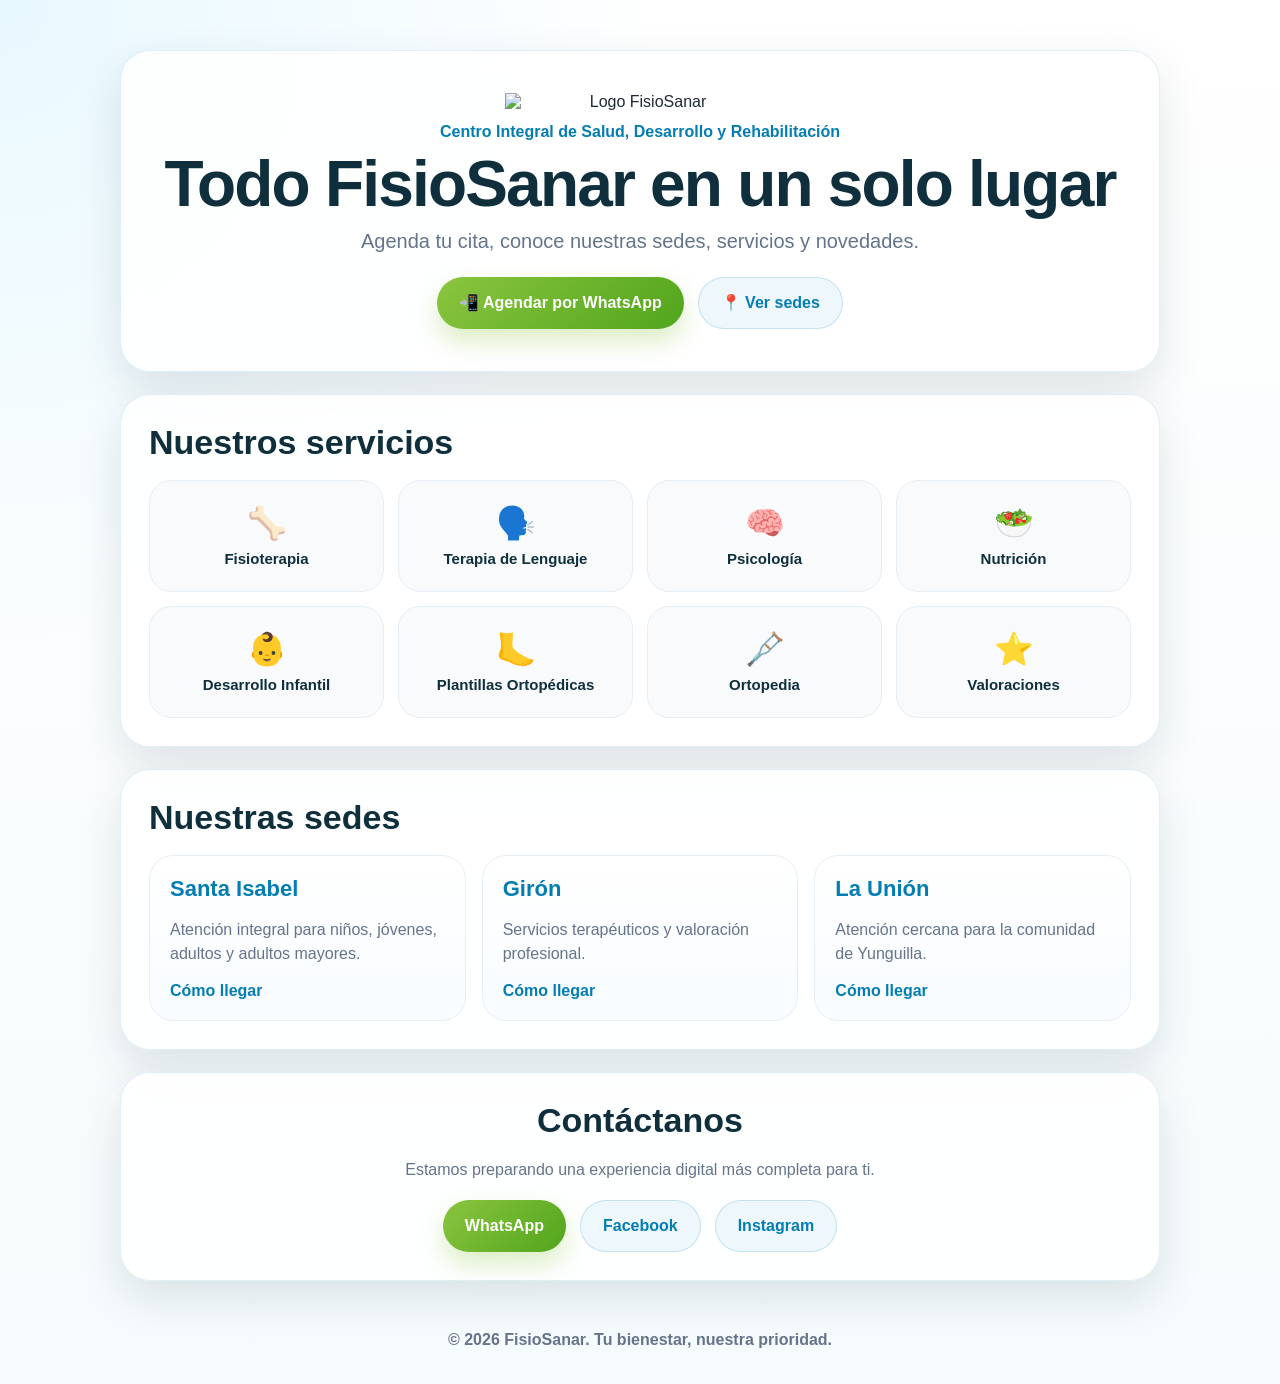
==== index.html @ a82df461 "Add files via upload" ====
<!doctype html>
<html lang="es">
<head>
  <meta charset="UTF-8" />
  <meta name="viewport" content="width=device-width, initial-scale=1.0" />
  <title>FisioSanar | Centro de Terapia Integral</title>
  <meta name="description" content="FisioSanar, Centro Integral de Salud, Desarrollo y Rehabilitación. Agenda tu cita, conoce nuestras sedes, servicios y redes sociales." />
  <link rel="stylesheet" href="styles.css" />
</head>
<body>
  <main class="page">
    <section class="hero card">
      <img src="assets/logo.png" alt="Logo FisioSanar" class="logo" />
      <p class="eyebrow">Centro Integral de Salud, Desarrollo y Rehabilitación</p>
      <h1>Todo FisioSanar en un solo lugar</h1>
      <p class="subtitle">Agenda tu cita, conoce nuestras sedes, servicios y novedades.</p>
      <div class="actions">
        <a class="btn primary" href="https://wa.me/593999999999?text=Hola%20FisioSanar%2C%20deseo%20agendar%20una%20cita" target="_blank" rel="noopener">📲 Agendar por WhatsApp</a>
        <a class="btn secondary" href="#sedes">📍 Ver sedes</a>
      </div>
    </section>

    <section class="card">
      <h2>Nuestros servicios</h2>
      <div class="grid services">
        <div>🦴 <span>Fisioterapia</span></div>
        <div>🗣️ <span>Terapia de Lenguaje</span></div>
        <div>🧠 <span>Psicología</span></div>
        <div>🥗 <span>Nutrición</span></div>
        <div>👶 <span>Desarrollo Infantil</span></div>
        <div>🦶 <span>Plantillas Ortopédicas</span></div>
        <div>🩼 <span>Ortopedia</span></div>
        <div>⭐ <span>Valoraciones</span></div>
      </div>
    </section>

    <section class="card" id="sedes">
      <h2>Nuestras sedes</h2>
      <div class="locations">
        <article>
          <h3>Santa Isabel</h3>
          <p>Atención integral para niños, jóvenes, adultos y adultos mayores.</p>
          <a href="https://www.google.com/maps/search/FisioSanar+Santa+Isabel" target="_blank" rel="noopener">Cómo llegar</a>
        </article>
        <article>
          <h3>Girón</h3>
          <p>Servicios terapéuticos y valoración profesional.</p>
          <a href="https://www.google.com/maps/search/FisioSanar+Giron" target="_blank" rel="noopener">Cómo llegar</a>
        </article>
        <article>
          <h3>La Unión</h3>
          <p>Atención cercana para la comunidad de Yunguilla.</p>
          <a href="https://www.google.com/maps/search/FisioSanar+La+Union+Azuay" target="_blank" rel="noopener">Cómo llegar</a>
        </article>
      </div>
    </section>

    <section class="card contact">
      <h2>Contáctanos</h2>
      <p>Estamos preparando una experiencia digital más completa para ti.</p>
      <div class="actions stacked">
        <a class="btn primary" href="https://wa.me/593999999999" target="_blank" rel="noopener">WhatsApp</a>
        <a class="btn secondary" href="https://www.facebook.com/search/top?q=fisiosanar" target="_blank" rel="noopener">Facebook</a>
        <a class="btn secondary" href="https://www.instagram.com/" target="_blank" rel="noopener">Instagram</a>
      </div>
    </section>
  </main>
  <footer>© <span id="year"></span> FisioSanar. Tu bienestar, nuestra prioridad.</footer>
  <script src="script.js"></script>
</body>
</html>
---- styles.css ----
:root{--green:#8bc53f;--blue:#047db3;--dark:#0f2f3d;--text:#1f2937;--muted:#64748b;--bg:#f6fbfd;--white:#fff;--shadow:0 18px 45px rgba(15,47,61,.12)}*{box-sizing:border-box}html{scroll-behavior:smooth}body{margin:0;font-family:Inter,Arial,sans-serif;background:radial-gradient(circle at top left,#e8f8ff,transparent 35%),linear-gradient(180deg,#fff,var(--bg));color:var(--text)}.page{width:min(1040px,92%);margin:0 auto;padding:28px 0}.card{background:rgba(255,255,255,.86);backdrop-filter:blur(14px);border:1px solid rgba(4,125,179,.12);border-radius:30px;padding:28px;margin:22px 0;box-shadow:var(--shadow)}.hero{text-align:center;padding:42px 24px}.logo{width:min(270px,78vw);height:auto;margin:0 auto 12px;display:block}.eyebrow{color:var(--blue);font-weight:700;margin:0 0 12px}h1{font-size:clamp(34px,7vw,64px);line-height:.98;margin:8px 0;color:var(--dark);letter-spacing:-1.8px}h2{font-size:clamp(24px,4vw,34px);margin:0 0 18px;color:var(--dark)}h3{margin:0 0 8px;color:var(--blue);font-size:22px}.subtitle{font-size:20px;color:var(--muted);max-width:650px;margin:14px auto 24px}.actions{display:flex;gap:14px;justify-content:center;flex-wrap:wrap}.btn{display:inline-flex;align-items:center;justify-content:center;min-height:52px;padding:14px 22px;border-radius:999px;text-decoration:none;font-weight:800;transition:.2s}.btn:hover{transform:translateY(-2px)}.primary{background:linear-gradient(135deg,var(--green),#51a51d);color:#fff;box-shadow:0 12px 25px rgba(139,197,63,.3)}.secondary{background:#eef8fc;color:var(--blue);border:1px solid rgba(4,125,179,.18)}.grid{display:grid;grid-template-columns:repeat(4,1fr);gap:14px}.services div{background:#f8fafc;border:1px solid #e5eef4;border-radius:22px;min-height:112px;padding:18px;text-align:center;font-size:32px;display:flex;flex-direction:column;align-items:center;justify-content:center}.services span{font-size:15px;margin-top:8px;font-weight:800;color:var(--dark)}.locations{display:grid;grid-template-columns:repeat(3,1fr);gap:16px}.locations article{background:linear-gradient(180deg,#fff,#f8fcff);border:1px solid #e5eef4;border-radius:24px;padding:20px}.locations p,.contact p{color:var(--muted);line-height:1.5}.locations a{color:var(--blue);font-weight:800;text-decoration:none}.contact{text-align:center}.stacked{margin-top:18px}footer{text-align:center;padding:0 20px 35px;color:var(--muted);font-weight:700}@media(max-width:760px){.page{width:94%;padding-top:14px}.card{border-radius:24px;padding:22px;margin:16px 0}.hero{padding:30px 18px}.grid{grid-template-columns:repeat(2,1fr)}.locations{grid-template-columns:1fr}.actions{flex-direction:column}.btn{width:100%}.services div{min-height:100px}}
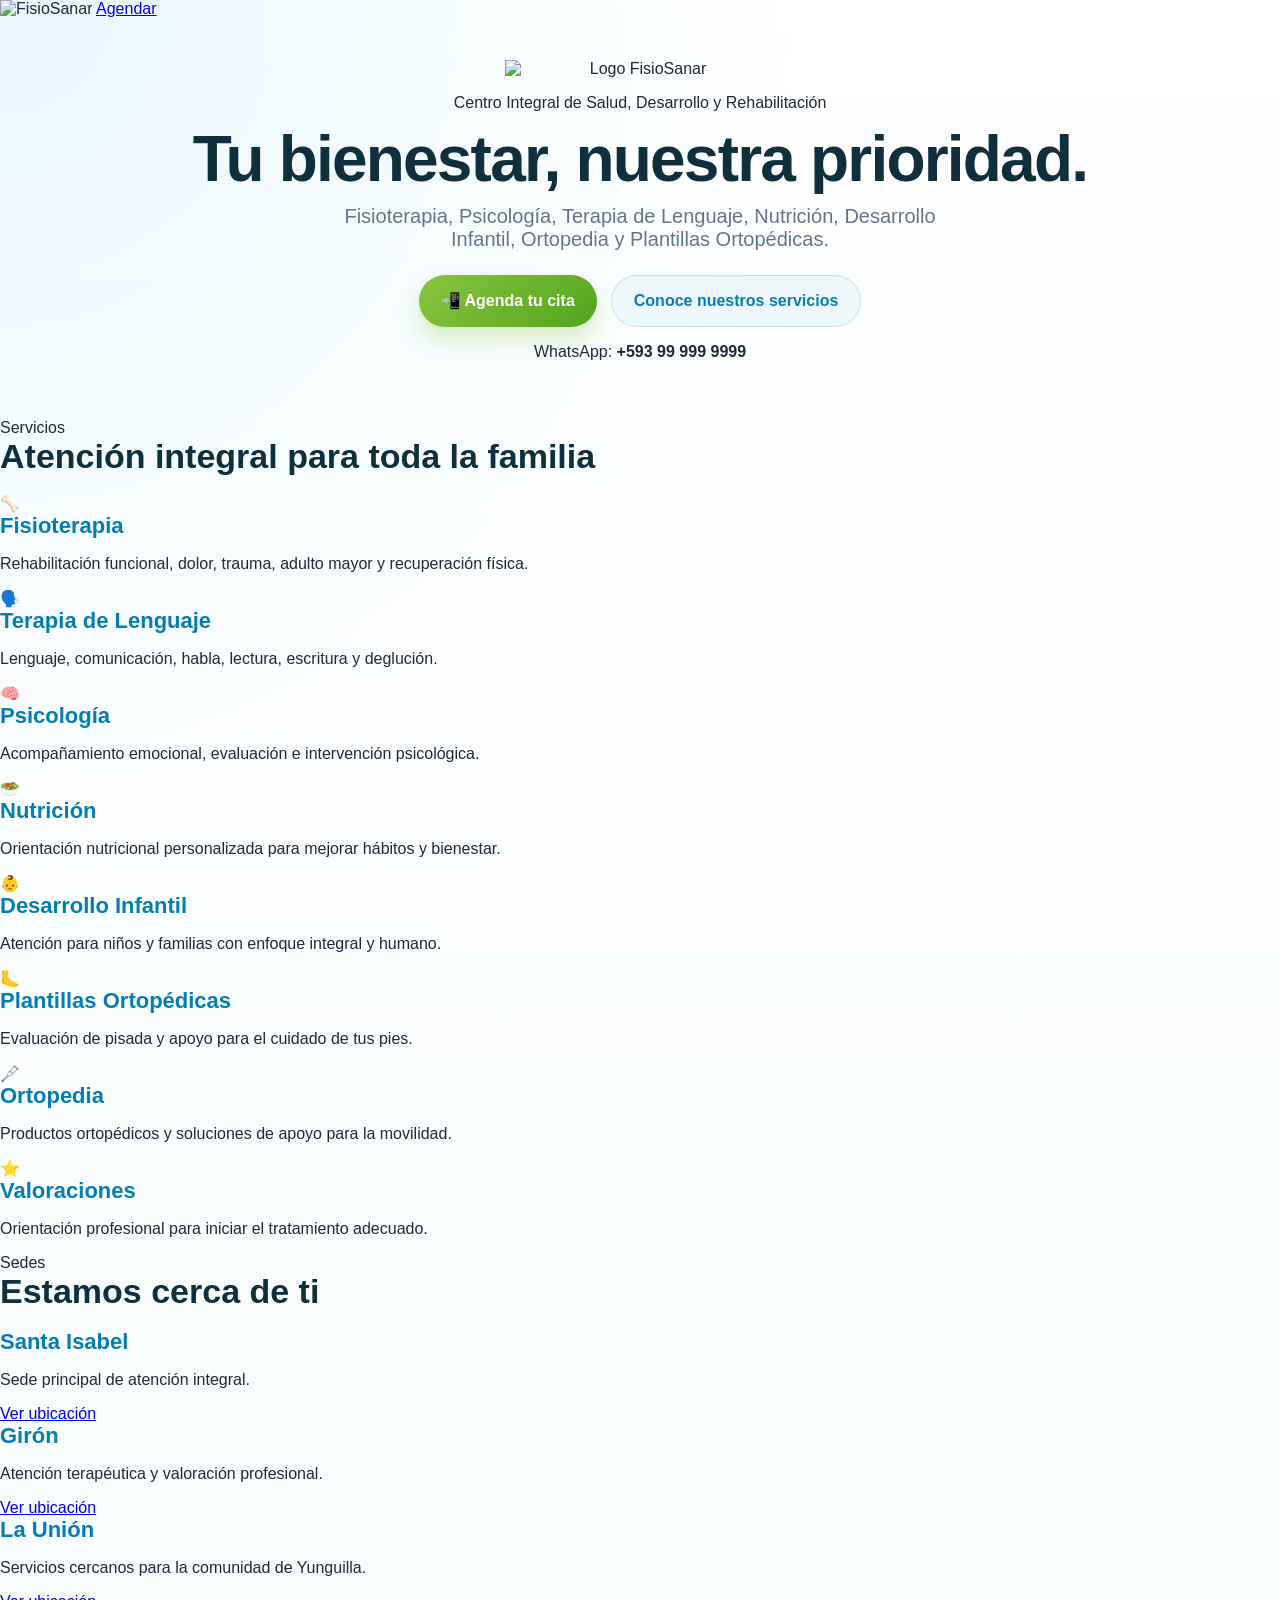
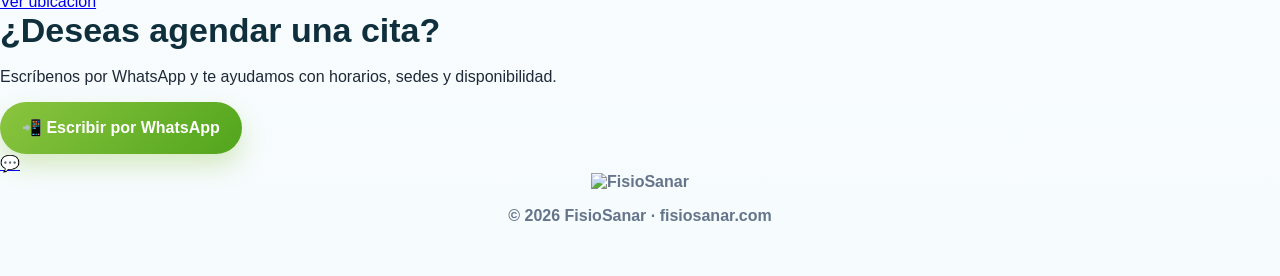
==== commit 694e71fd: "Update index.html" ====
--- a/index.html
+++ b/index.html
@@ -3,69 +3,74 @@
 <head>
   <meta charset="UTF-8" />
   <meta name="viewport" content="width=device-width, initial-scale=1.0" />
-  <title>FisioSanar | Centro de Terapia Integral</title>
-  <meta name="description" content="FisioSanar, Centro Integral de Salud, Desarrollo y Rehabilitación. Agenda tu cita, conoce nuestras sedes, servicios y redes sociales." />
+  <title>FisioSanar | Salud, Desarrollo y Rehabilitación</title>
+  <meta name="description" content="FisioSanar: fisioterapia, terapia de lenguaje, psicología, nutrición, desarrollo infantil, ortopedia y plantillas ortopédicas en Santa Isabel, Girón y La Unión." />
   <link rel="stylesheet" href="styles.css" />
 </head>
 <body>
-  <main class="page">
-    <section class="hero card">
-      <img src="assets/logo.png" alt="Logo FisioSanar" class="logo" />
-      <p class="eyebrow">Centro Integral de Salud, Desarrollo y Rehabilitación</p>
-      <h1>Todo FisioSanar en un solo lugar</h1>
-      <p class="subtitle">Agenda tu cita, conoce nuestras sedes, servicios y novedades.</p>
-      <div class="actions">
-        <a class="btn primary" href="https://wa.me/593999999999?text=Hola%20FisioSanar%2C%20deseo%20agendar%20una%20cita" target="_blank" rel="noopener">📲 Agendar por WhatsApp</a>
-        <a class="btn secondary" href="#sedes">📍 Ver sedes</a>
+  <header class="topbar">
+    <img src="assets/logo.png" alt="FisioSanar" />
+    <a href="https://wa.me/593999999999?text=Hola%20FisioSanar%2C%20deseo%20agendar%20una%20cita" target="_blank" rel="noopener">Agendar</a>
+  </header>
+
+  <main>
+    <section class="hero">
+      <div class="hero-card">
+        <img class="logo" src="assets/logo.png" alt="Logo FisioSanar" />
+        <p class="tag">Centro Integral de Salud, Desarrollo y Rehabilitación</p>
+        <h1>Tu bienestar, nuestra prioridad.</h1>
+        <p class="subtitle">Fisioterapia, Psicología, Terapia de Lenguaje, Nutrición, Desarrollo Infantil, Ortopedia y Plantillas Ortopédicas.</p>
+        <div class="actions">
+          <a class="btn primary" href="https://wa.me/593999999999?text=Hola%20FisioSanar%2C%20deseo%20agendar%20una%20cita" target="_blank" rel="noopener">📲 Agenda tu cita</a>
+          <a class="btn secondary" href="#servicios">Conoce nuestros servicios</a>
+        </div>
+        <p class="phone">WhatsApp: <strong>+593 99 999 9999</strong></p>
       </div>
     </section>
 
-    <section class="card">
-      <h2>Nuestros servicios</h2>
-      <div class="grid services">
-        <div>🦴 <span>Fisioterapia</span></div>
-        <div>🗣️ <span>Terapia de Lenguaje</span></div>
-        <div>🧠 <span>Psicología</span></div>
-        <div>🥗 <span>Nutrición</span></div>
-        <div>👶 <span>Desarrollo Infantil</span></div>
-        <div>🦶 <span>Plantillas Ortopédicas</span></div>
-        <div>🩼 <span>Ortopedia</span></div>
-        <div>⭐ <span>Valoraciones</span></div>
+    <section class="section" id="servicios">
+      <div class="section-title">
+        <span>Servicios</span>
+        <h2>Atención integral para toda la familia</h2>
+      </div>
+      <div class="services-grid">
+        <article><div>🦴</div><h3>Fisioterapia</h3><p>Rehabilitación funcional, dolor, trauma, adulto mayor y recuperación física.</p></article>
+        <article><div>🗣️</div><h3>Terapia de Lenguaje</h3><p>Lenguaje, comunicación, habla, lectura, escritura y deglución.</p></article>
+        <article><div>🧠</div><h3>Psicología</h3><p>Acompañamiento emocional, evaluación e intervención psicológica.</p></article>
+        <article><div>🥗</div><h3>Nutrición</h3><p>Orientación nutricional personalizada para mejorar hábitos y bienestar.</p></article>
+        <article><div>👶</div><h3>Desarrollo Infantil</h3><p>Atención para niños y familias con enfoque integral y humano.</p></article>
+        <article><div>🦶</div><h3>Plantillas Ortopédicas</h3><p>Evaluación de pisada y apoyo para el cuidado de tus pies.</p></article>
+        <article><div>🩼</div><h3>Ortopedia</h3><p>Productos ortopédicos y soluciones de apoyo para la movilidad.</p></article>
+        <article><div>⭐</div><h3>Valoraciones</h3><p>Orientación profesional para iniciar el tratamiento adecuado.</p></article>
       </div>
     </section>
 
-    <section class="card" id="sedes">
-      <h2>Nuestras sedes</h2>
-      <div class="locations">
-        <article>
-          <h3>Santa Isabel</h3>
-          <p>Atención integral para niños, jóvenes, adultos y adultos mayores.</p>
-          <a href="https://www.google.com/maps/search/FisioSanar+Santa+Isabel" target="_blank" rel="noopener">Cómo llegar</a>
-        </article>
-        <article>
-          <h3>Girón</h3>
-          <p>Servicios terapéuticos y valoración profesional.</p>
-          <a href="https://www.google.com/maps/search/FisioSanar+Giron" target="_blank" rel="noopener">Cómo llegar</a>
-        </article>
-        <article>
-          <h3>La Unión</h3>
-          <p>Atención cercana para la comunidad de Yunguilla.</p>
-          <a href="https://www.google.com/maps/search/FisioSanar+La+Union+Azuay" target="_blank" rel="noopener">Cómo llegar</a>
-        </article>
+    <section class="section" id="sedes">
+      <div class="section-title">
+        <span>Sedes</span>
+        <h2>Estamos cerca de ti</h2>
+      </div>
+      <div class="location-grid">
+        <article><h3>Santa Isabel</h3><p>Sede principal de atención integral.</p><a href="https://www.google.com/maps/search/FisioSanar+Santa+Isabel" target="_blank" rel="noopener">Ver ubicación</a></article>
+        <article><h3>Girón</h3><p>Atención terapéutica y valoración profesional.</p><a href="https://www.google.com/maps/search/FisioSanar+Giron" target="_blank" rel="noopener">Ver ubicación</a></article>
+        <article><h3>La Unión</h3><p>Servicios cercanos para la comunidad de Yunguilla.</p><a href="https://www.google.com/maps/search/FisioSanar+La+Union+Azuay" target="_blank" rel="noopener">Ver ubicación</a></article>
       </div>
     </section>
 
-    <section class="card contact">
-      <h2>Contáctanos</h2>
-      <p>Estamos preparando una experiencia digital más completa para ti.</p>
-      <div class="actions stacked">
-        <a class="btn primary" href="https://wa.me/593999999999" target="_blank" rel="noopener">WhatsApp</a>
-        <a class="btn secondary" href="https://www.facebook.com/search/top?q=fisiosanar" target="_blank" rel="noopener">Facebook</a>
-        <a class="btn secondary" href="https://www.instagram.com/" target="_blank" rel="noopener">Instagram</a>
-      </div>
+    <section class="cta">
+      <h2>¿Deseas agendar una cita?</h2>
+      <p>Escríbenos por WhatsApp y te ayudamos con horarios, sedes y disponibilidad.</p>
+      <a class="btn primary" href="https://wa.me/593999999999?text=Hola%20FisioSanar%2C%20deseo%20informaci%C3%B3n%20para%20agendar%20una%20cita" target="_blank" rel="noopener">📲 Escribir por WhatsApp</a>
     </section>
   </main>
-  <footer>© <span id="year"></span> FisioSanar. Tu bienestar, nuestra prioridad.</footer>
+
+  <a class="float" href="https://wa.me/593999999999?text=Hola%20FisioSanar%2C%20deseo%20agendar%20una%20cita" target="_blank" rel="noopener" aria-label="WhatsApp">💬</a>
+
+  <footer>
+    <img src="assets/logo.png" alt="FisioSanar" />
+    <p>© <span id="year"></span> FisioSanar · fisiosanar.com</p>
+  </footer>
+
   <script src="script.js"></script>
 </body>
 </html>
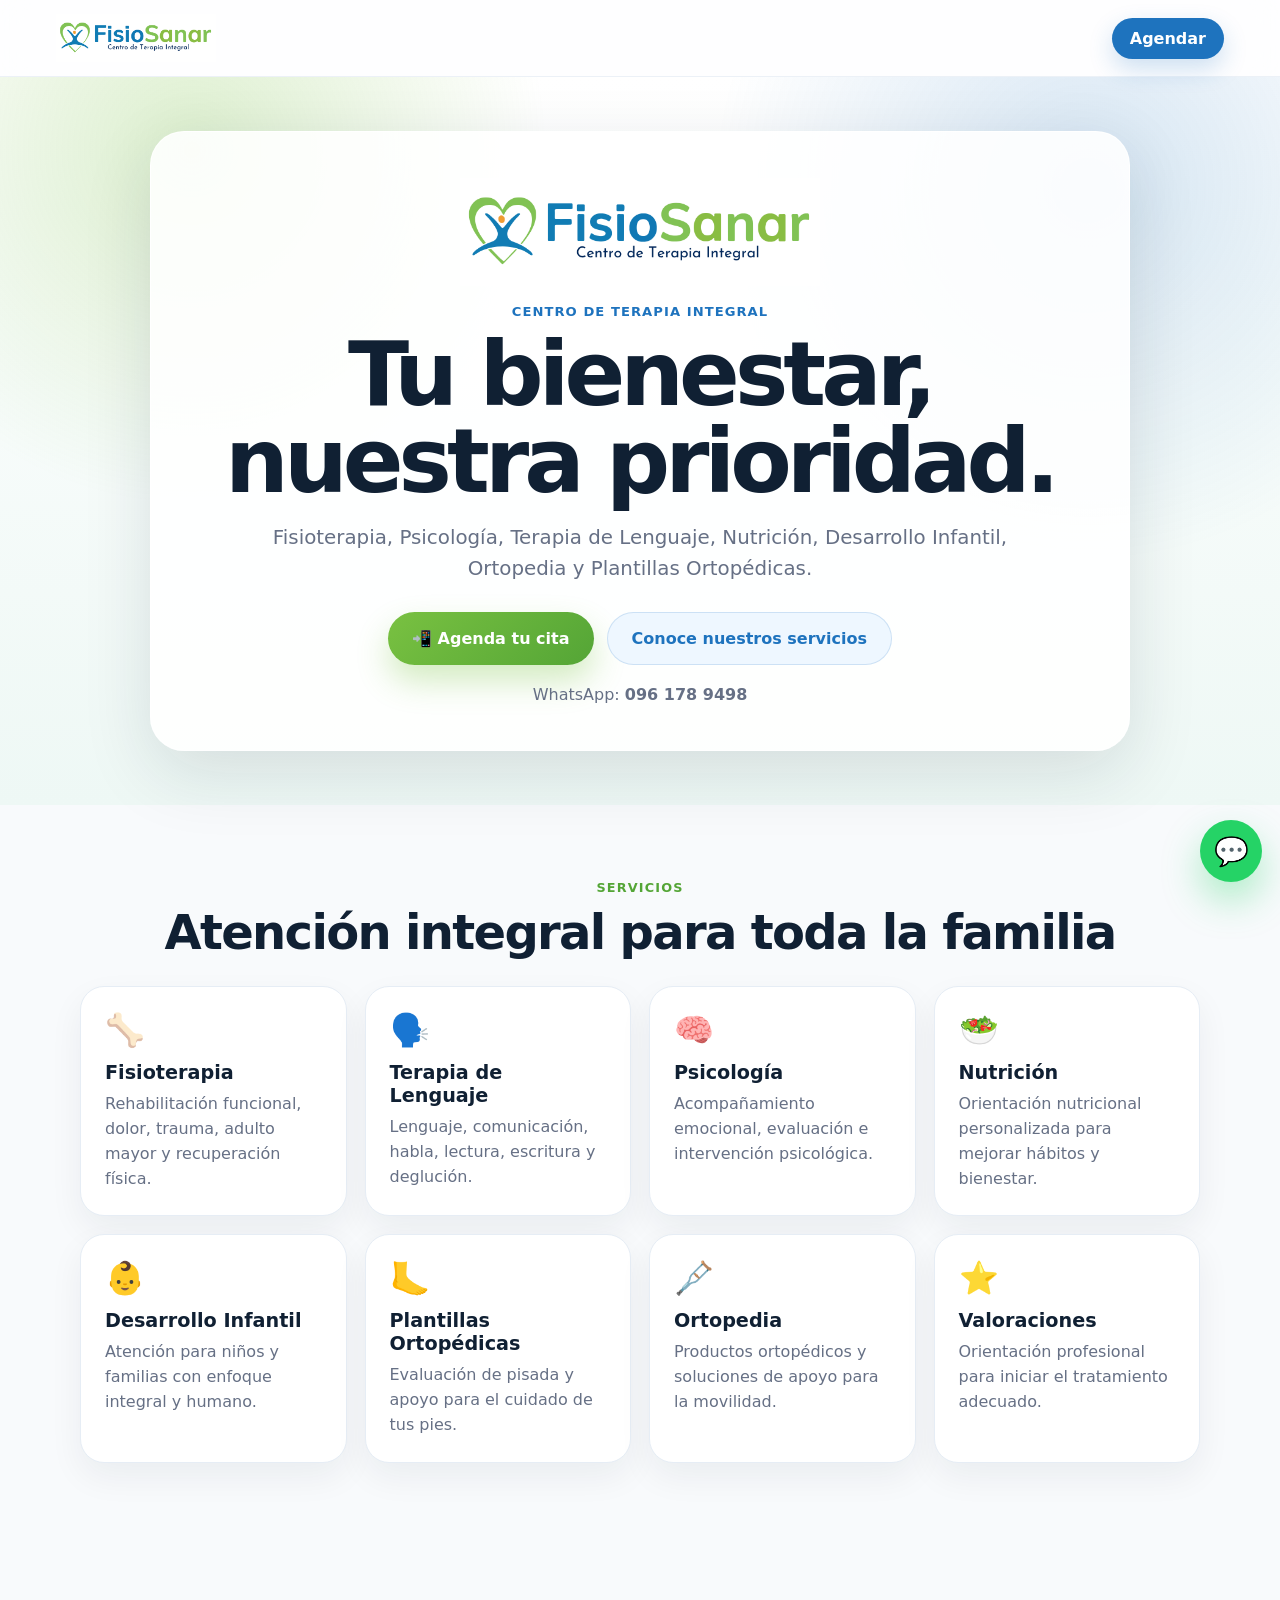
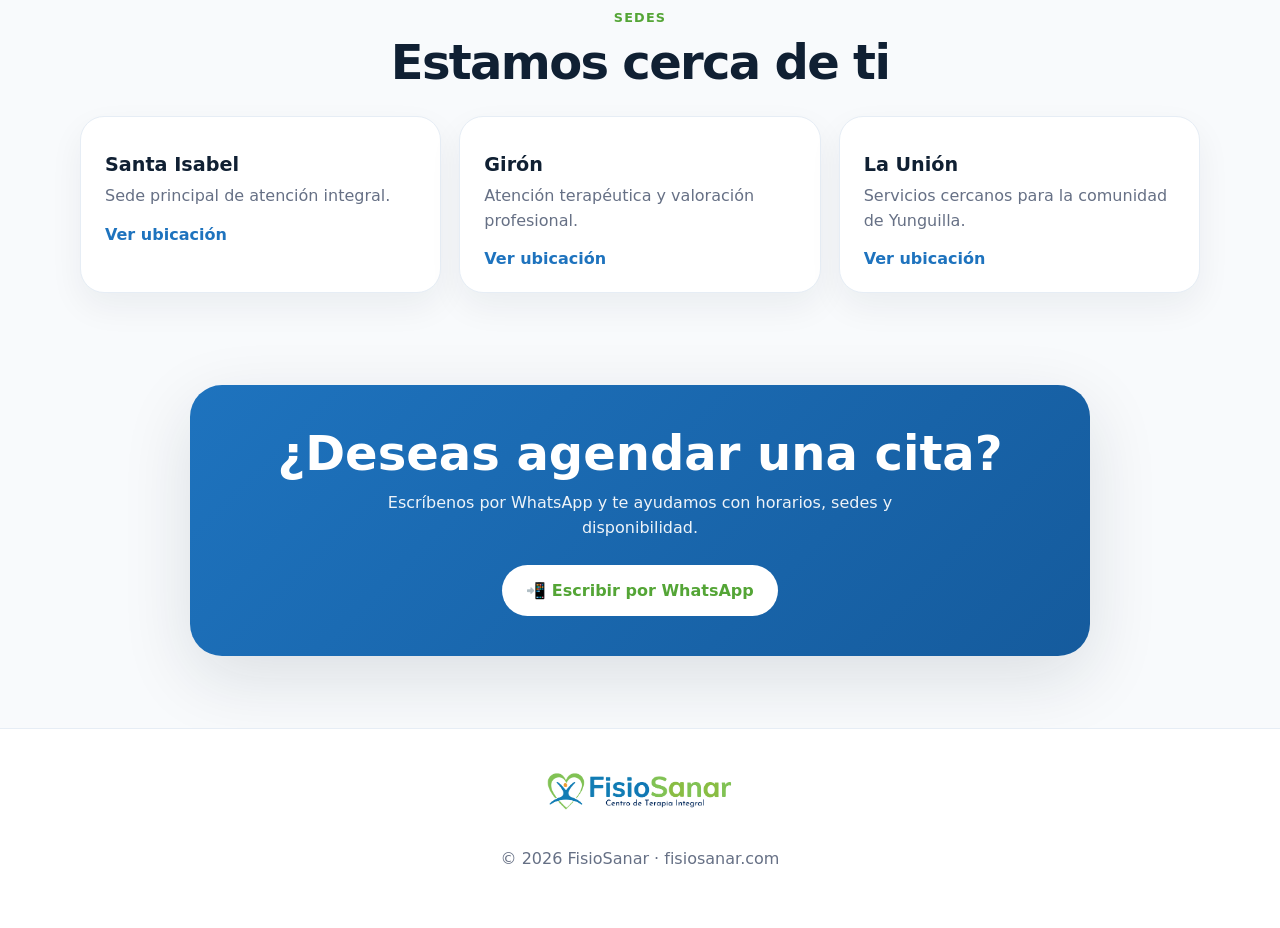
==== commit 80383570: "Update contact information and page title" ====
--- a/index.html
+++ b/index.html
@@ -3,28 +3,28 @@
 <head>
   <meta charset="UTF-8" />
   <meta name="viewport" content="width=device-width, initial-scale=1.0" />
-  <title>FisioSanar | Salud, Desarrollo y Rehabilitación</title>
+  <title>FisioSanar | Centro de Terapia Integral</title>
   <meta name="description" content="FisioSanar: fisioterapia, terapia de lenguaje, psicología, nutrición, desarrollo infantil, ortopedia y plantillas ortopédicas en Santa Isabel, Girón y La Unión." />
   <link rel="stylesheet" href="styles.css" />
 </head>
 <body>
   <header class="topbar">
     <img src="assets/logo.png" alt="FisioSanar" />
-    <a href="https://wa.me/593999999999?text=Hola%20FisioSanar%2C%20deseo%20agendar%20una%20cita" target="_blank" rel="noopener">Agendar</a>
+    <a href="https://wa.me/593961789498?text=Hola%20FisioSanar%2C%20deseo%20agendar%20una%20cita" target="_blank" rel="noopener">Agendar</a>
   </header>
 
   <main>
     <section class="hero">
       <div class="hero-card">
         <img class="logo" src="assets/logo.png" alt="Logo FisioSanar" />
-        <p class="tag">Centro Integral de Salud, Desarrollo y Rehabilitación</p>
+        <p class="tag">Centro de Terapia Integral</p>
         <h1>Tu bienestar, nuestra prioridad.</h1>
         <p class="subtitle">Fisioterapia, Psicología, Terapia de Lenguaje, Nutrición, Desarrollo Infantil, Ortopedia y Plantillas Ortopédicas.</p>
         <div class="actions">
-          <a class="btn primary" href="https://wa.me/593999999999?text=Hola%20FisioSanar%2C%20deseo%20agendar%20una%20cita" target="_blank" rel="noopener">📲 Agenda tu cita</a>
+          <a class="btn primary" href="https://wa.me/593961789498?text=Hola%20FisioSanar%2C%20deseo%20agendar%20una%20cita" target="_blank" rel="noopener">📲 Agenda tu cita</a>
           <a class="btn secondary" href="#servicios">Conoce nuestros servicios</a>
         </div>
-        <p class="phone">WhatsApp: <strong>+593 99 999 9999</strong></p>
+        <p class="phone">WhatsApp: <strong>096 178 9498</strong></p>
       </div>
     </section>
 
@@ -60,11 +60,11 @@
     <section class="cta">
       <h2>¿Deseas agendar una cita?</h2>
       <p>Escríbenos por WhatsApp y te ayudamos con horarios, sedes y disponibilidad.</p>
-      <a class="btn primary" href="https://wa.me/593999999999?text=Hola%20FisioSanar%2C%20deseo%20informaci%C3%B3n%20para%20agendar%20una%20cita" target="_blank" rel="noopener">📲 Escribir por WhatsApp</a>
+      <a class="btn primary" href="https://wa.me/593961789498?text=Hola%20FisioSanar%2C%20deseo%20informaci%C3%B3n%20para%20agendar%20una%20cita" target="_blank" rel="noopener">📲 Escribir por WhatsApp</a>
     </section>
   </main>
 
-  <a class="float" href="https://wa.me/593999999999?text=Hola%20FisioSanar%2C%20deseo%20agendar%20una%20cita" target="_blank" rel="noopener" aria-label="WhatsApp">💬</a>
+  <a class="float" href="https://wa.me/593961789498?text=Hola%20FisioSanar%2C%20deseo%20agendar%20una%20cita" target="_blank" rel="noopener" aria-label="WhatsApp">💬</a>
 
   <footer>
     <img src="assets/logo.png" alt="FisioSanar" />
--- a/styles.css
+++ b/styles.css
@@ -1 +1,14 @@
-:root{--green:#8bc53f;--blue:#047db3;--dark:#0f2f3d;--text:#1f2937;--muted:#64748b;--bg:#f6fbfd;--white:#fff;--shadow:0 18px 45px rgba(15,47,61,.12)}*{box-sizing:border-box}html{scroll-behavior:smooth}body{margin:0;font-family:Inter,Arial,sans-serif;background:radial-gradient(circle at top left,#e8f8ff,transparent 35%),linear-gradient(180deg,#fff,var(--bg));color:var(--text)}.page{width:min(1040px,92%);margin:0 auto;padding:28px 0}.card{background:rgba(255,255,255,.86);backdrop-filter:blur(14px);border:1px solid rgba(4,125,179,.12);border-radius:30px;padding:28px;margin:22px 0;box-shadow:var(--shadow)}.hero{text-align:center;padding:42px 24px}.logo{width:min(270px,78vw);height:auto;margin:0 auto 12px;display:block}.eyebrow{color:var(--blue);font-weight:700;margin:0 0 12px}h1{font-size:clamp(34px,7vw,64px);line-height:.98;margin:8px 0;color:var(--dark);letter-spacing:-1.8px}h2{font-size:clamp(24px,4vw,34px);margin:0 0 18px;color:var(--dark)}h3{margin:0 0 8px;color:var(--blue);font-size:22px}.subtitle{font-size:20px;color:var(--muted);max-width:650px;margin:14px auto 24px}.actions{display:flex;gap:14px;justify-content:center;flex-wrap:wrap}.btn{display:inline-flex;align-items:center;justify-content:center;min-height:52px;padding:14px 22px;border-radius:999px;text-decoration:none;font-weight:800;transition:.2s}.btn:hover{transform:translateY(-2px)}.primary{background:linear-gradient(135deg,var(--green),#51a51d);color:#fff;box-shadow:0 12px 25px rgba(139,197,63,.3)}.secondary{background:#eef8fc;color:var(--blue);border:1px solid rgba(4,125,179,.18)}.grid{display:grid;grid-template-columns:repeat(4,1fr);gap:14px}.services div{background:#f8fafc;border:1px solid #e5eef4;border-radius:22px;min-height:112px;padding:18px;text-align:center;font-size:32px;display:flex;flex-direction:column;align-items:center;justify-content:center}.services span{font-size:15px;margin-top:8px;font-weight:800;color:var(--dark)}.locations{display:grid;grid-template-columns:repeat(3,1fr);gap:16px}.locations article{background:linear-gradient(180deg,#fff,#f8fcff);border:1px solid #e5eef4;border-radius:24px;padding:20px}.locations p,.contact p{color:var(--muted);line-height:1.5}.locations a{color:var(--blue);font-weight:800;text-decoration:none}.contact{text-align:center}.stacked{margin-top:18px}footer{text-align:center;padding:0 20px 35px;color:var(--muted);font-weight:700}@media(max-width:760px){.page{width:94%;padding-top:14px}.card{border-radius:24px;padding:22px;margin:16px 0}.hero{padding:30px 18px}.grid{grid-template-columns:repeat(2,1fr)}.locations{grid-template-columns:1fr}.actions{flex-direction:column}.btn{width:100%}.services div{min-height:100px}}
+:root{
+  --green:#79c141;--green-dark:#54a536;--blue:#1e73be;--dark:#102033;--muted:#667085;--bg:#f8fafc;--line:#e6edf5;--white:#fff;
+  --shadow:0 22px 70px rgba(16,32,51,.12);
+}
+*{box-sizing:border-box} html{scroll-behavior:smooth}
+body{margin:0;font-family:Inter,system-ui,-apple-system,Segoe UI,Roboto,Arial,sans-serif;color:var(--dark);background:var(--bg)}
+a{color:inherit}.topbar{position:sticky;top:0;z-index:20;display:flex;align-items:center;justify-content:space-between;padding:14px min(5vw,56px);background:rgba(255,255,255,.78);backdrop-filter:blur(14px);border-bottom:1px solid rgba(230,237,245,.75)}
+.topbar img{height:48px;width:auto}.topbar a{background:var(--blue);color:#fff;text-decoration:none;font-weight:800;padding:11px 18px;border-radius:999px;box-shadow:0 10px 24px rgba(30,115,190,.22)}
+.hero{min-height:78vh;display:grid;place-items:center;padding:54px min(5vw,56px);background:radial-gradient(circle at 15% 10%,rgba(121,193,65,.25),transparent 28%),radial-gradient(circle at 85% 15%,rgba(30,115,190,.18),transparent 30%),linear-gradient(180deg,#fff 0%,#eef8f5 100%)}
+.hero-card{text-align:center;width:min(980px,100%);background:rgba(255,255,255,.88);border:1px solid rgba(255,255,255,.9);border-radius:34px;padding:46px 26px;box-shadow:var(--shadow)}
+.logo{width:min(360px,88%);height:auto;margin:0 auto 18px;display:block}.tag{color:var(--blue);text-transform:uppercase;font-size:.82rem;font-weight:900;letter-spacing:.08em;margin:0 0 12px}.hero h1{font-size:clamp(2.35rem,7vw,5.6rem);line-height:.97;margin:0 auto 18px;letter-spacing:-.055em}.subtitle{max-width:760px;margin:0 auto 28px;color:var(--muted);font-size:clamp(1.02rem,2.2vw,1.24rem);line-height:1.55}.actions{display:flex;justify-content:center;gap:13px;flex-wrap:wrap}.btn{display:inline-flex;align-items:center;justify-content:center;text-decoration:none;border-radius:999px;padding:16px 24px;font-weight:900;transition:transform .2s ease,box-shadow .2s ease}.btn:hover{transform:translateY(-3px)}.primary{color:#fff;background:linear-gradient(135deg,var(--green),var(--green-dark));box-shadow:0 16px 32px rgba(121,193,65,.32)}.secondary{color:var(--blue);background:#eef7ff;border:1px solid rgba(30,115,190,.16)}.phone{margin:20px 0 0;color:var(--muted)}
+.section{width:min(1120px,92%);margin:0 auto;padding:72px 0}.section-title{text-align:center;margin-bottom:26px}.section-title span{color:var(--green-dark);font-weight:900;text-transform:uppercase;letter-spacing:.09em;font-size:.8rem}.section-title h2{font-size:clamp(1.8rem,4vw,3rem);margin:8px 0 0;letter-spacing:-.035em}.services-grid,.location-grid{display:grid;gap:18px}.services-grid{grid-template-columns:repeat(4,1fr)}.location-grid{grid-template-columns:repeat(3,1fr)}article{background:#fff;border:1px solid var(--line);border-radius:24px;padding:24px;box-shadow:0 14px 34px rgba(16,32,51,.06);transition:transform .2s ease,box-shadow .2s ease}article:hover{transform:translateY(-5px);box-shadow:0 22px 52px rgba(16,32,51,.1)}article div{font-size:2rem}article h3{margin:12px 0 8px;font-size:1.2rem}article p{margin:0;color:var(--muted);line-height:1.55}article a{display:inline-flex;margin-top:16px;color:var(--blue);font-weight:900;text-decoration:none}.cta{width:min(900px,92%);margin:20px auto 72px;text-align:center;padding:40px 24px;border-radius:32px;background:linear-gradient(135deg,var(--blue),#155b9d);color:#fff;box-shadow:var(--shadow)}.cta h2{font-size:clamp(1.7rem,4vw,3rem);margin:0 0 10px}.cta p{opacity:.92;max-width:620px;margin:0 auto 24px;line-height:1.55}.cta .primary{background:#fff;color:var(--green-dark);box-shadow:none}.float{position:fixed;right:18px;bottom:18px;width:62px;height:62px;border-radius:50%;background:#25d366;color:#fff;display:grid;place-items:center;text-decoration:none;font-size:1.75rem;box-shadow:0 18px 38px rgba(37,211,102,.36);z-index:30}footer{text-align:center;padding:34px 20px 44px;color:var(--muted);background:#fff;border-top:1px solid var(--line)}footer img{height:58px;width:auto;margin-bottom:8px}
+@media(max-width:860px){.topbar{padding:10px 16px}.topbar img{height:42px}.hero{min-height:auto;padding:34px 14px}.hero-card{border-radius:26px;padding:34px 18px}.services-grid,.location-grid{grid-template-columns:1fr}.btn{width:100%}.section{padding:46px 0}.logo{width:min(310px,90%)}.float{width:56px;height:56px}}
+@media(min-width:861px) and (max-width:1080px){.services-grid{grid-template-columns:repeat(2,1fr)}}
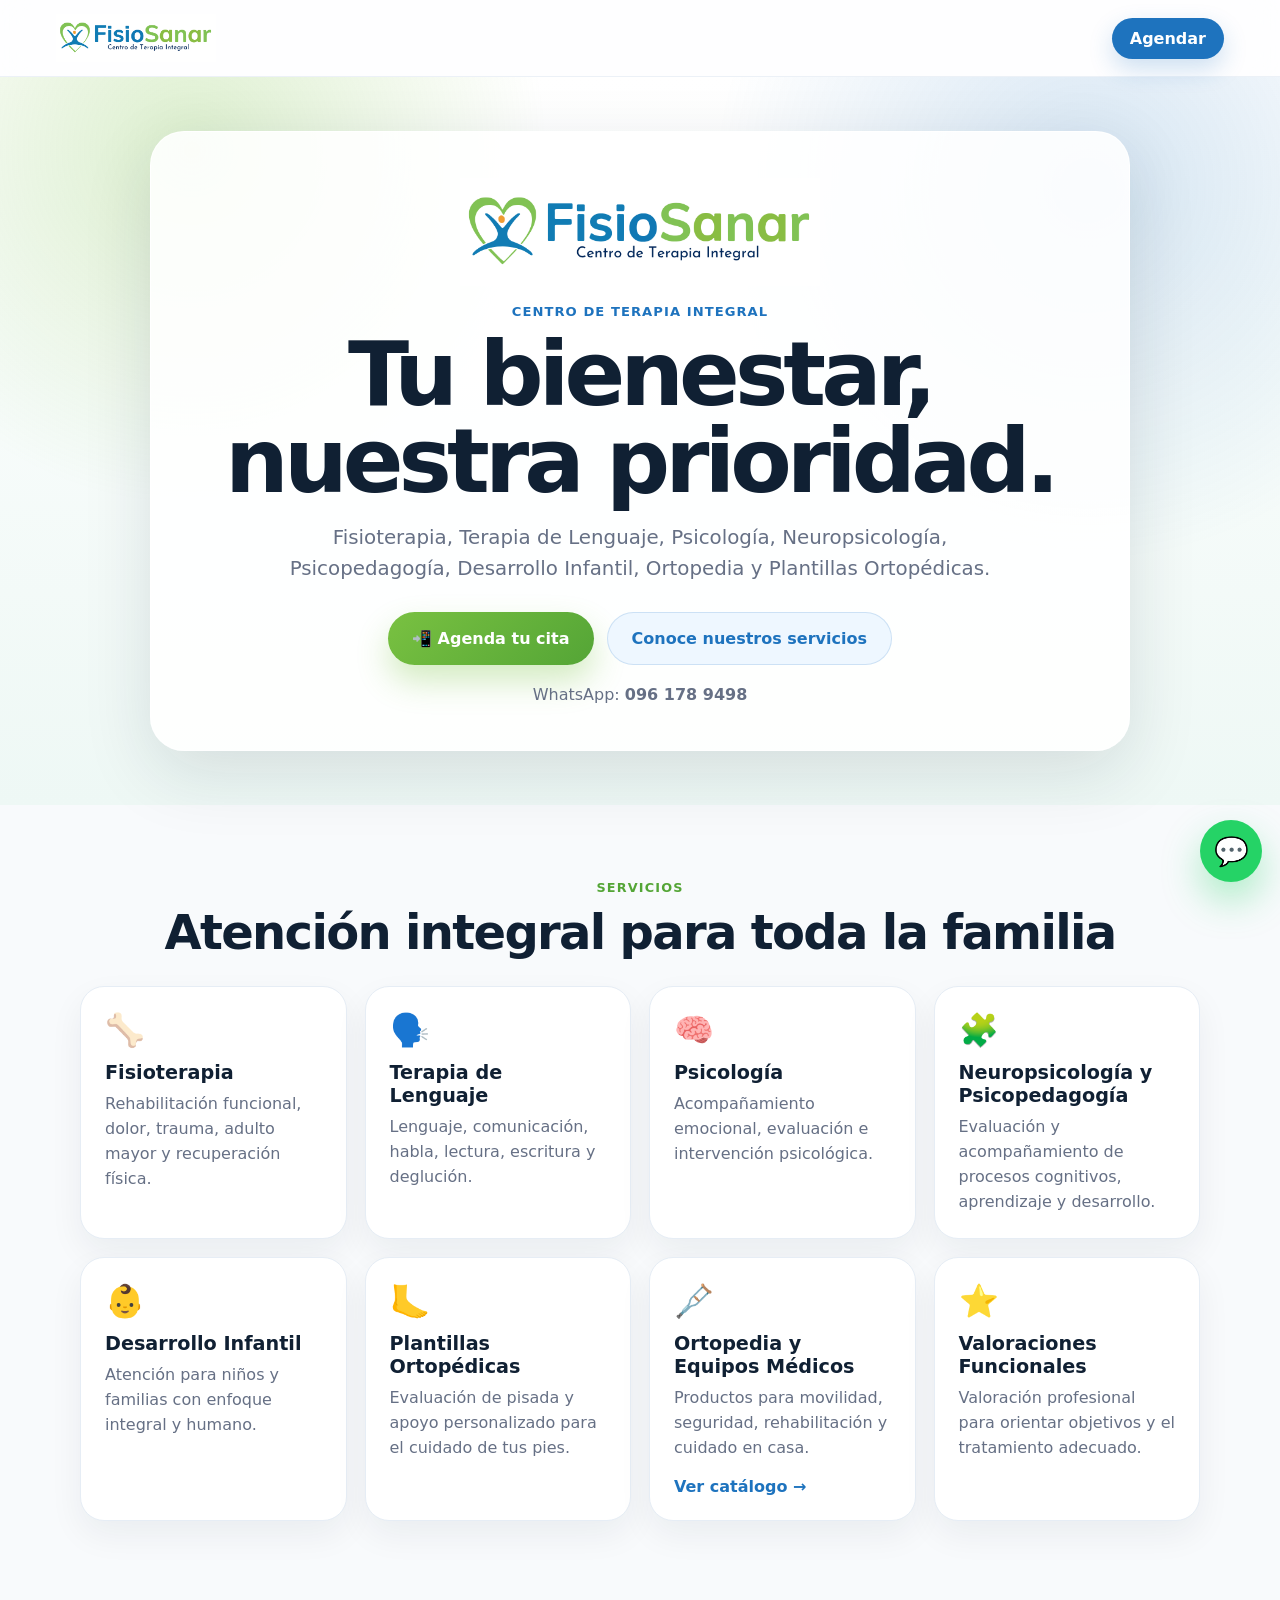
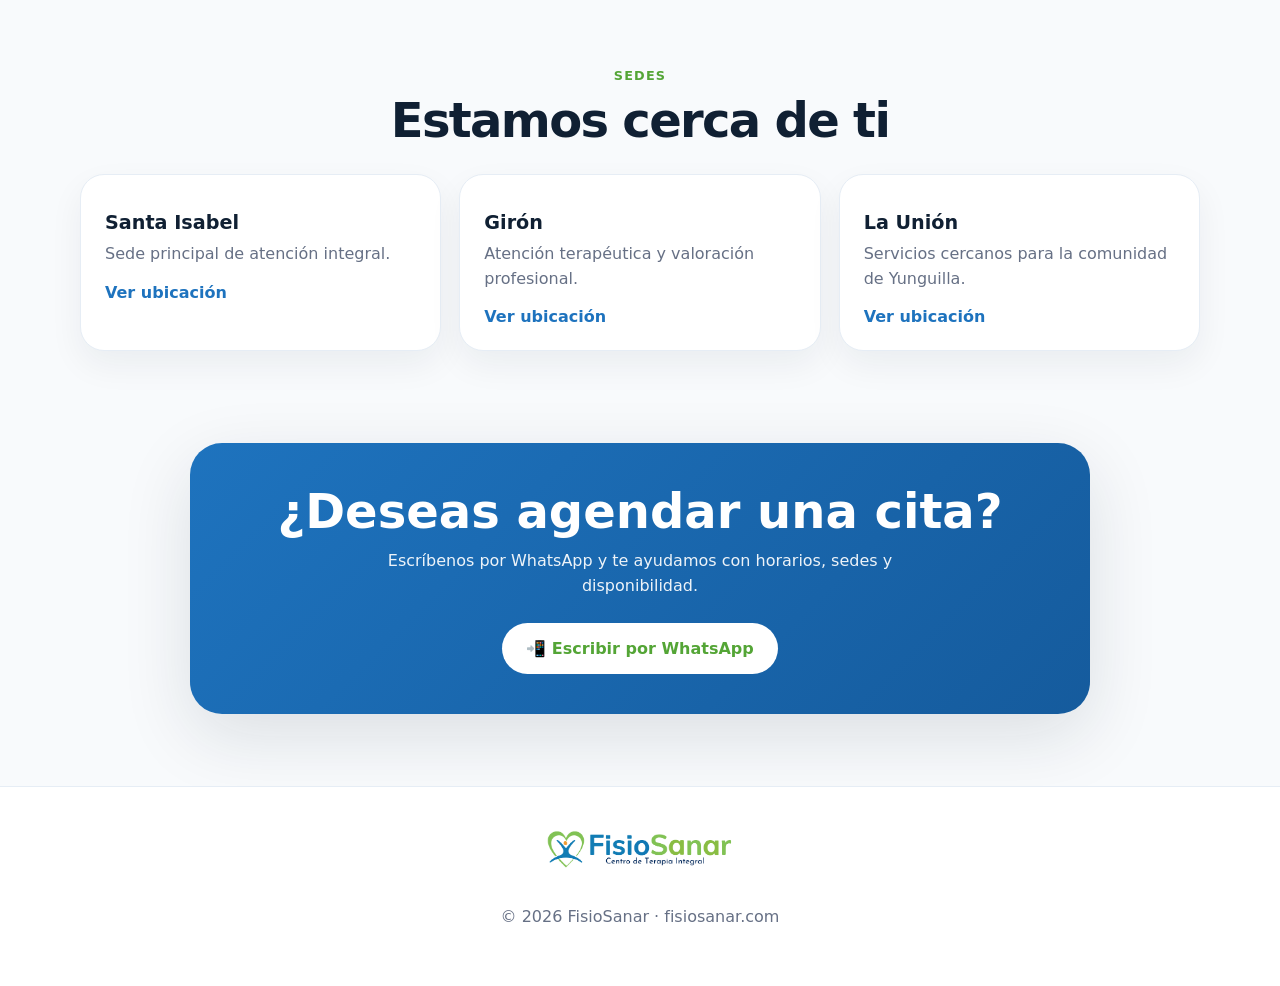
==== commit 0c5576a8: "Enlazar catálogo de ortopedia y actualizar servicios" ====
--- a/index.html
+++ b/index.html
@@ -4,7 +4,7 @@
   <meta charset="UTF-8" />
   <meta name="viewport" content="width=device-width, initial-scale=1.0" />
   <title>FisioSanar | Centro de Terapia Integral</title>
-  <meta name="description" content="FisioSanar: fisioterapia, terapia de lenguaje, psicología, nutrición, desarrollo infantil, ortopedia y plantillas ortopédicas en Santa Isabel, Girón y La Unión." />
+  <meta name="description" content="FisioSanar: fisioterapia, terapia de lenguaje, psicología, neuropsicología, psicopedagogía, desarrollo infantil, ortopedia y plantillas ortopédicas en Santa Isabel, Girón y La Unión." />
   <link rel="stylesheet" href="styles.css" />
 </head>
 <body>
@@ -19,7 +19,7 @@
         <img class="logo" src="assets/logo.png" alt="Logo FisioSanar" />
         <p class="tag">Centro de Terapia Integral</p>
         <h1>Tu bienestar, nuestra prioridad.</h1>
-        <p class="subtitle">Fisioterapia, Psicología, Terapia de Lenguaje, Nutrición, Desarrollo Infantil, Ortopedia y Plantillas Ortopédicas.</p>
+        <p class="subtitle">Fisioterapia, Terapia de Lenguaje, Psicología, Neuropsicología, Psicopedagogía, Desarrollo Infantil, Ortopedia y Plantillas Ortopédicas.</p>
         <div class="actions">
           <a class="btn primary" href="https://wa.me/593961789498?text=Hola%20FisioSanar%2C%20deseo%20agendar%20una%20cita" target="_blank" rel="noopener">📲 Agenda tu cita</a>
           <a class="btn secondary" href="#servicios">Conoce nuestros servicios</a>
@@ -37,11 +37,11 @@
         <article><div>🦴</div><h3>Fisioterapia</h3><p>Rehabilitación funcional, dolor, trauma, adulto mayor y recuperación física.</p></article>
         <article><div>🗣️</div><h3>Terapia de Lenguaje</h3><p>Lenguaje, comunicación, habla, lectura, escritura y deglución.</p></article>
         <article><div>🧠</div><h3>Psicología</h3><p>Acompañamiento emocional, evaluación e intervención psicológica.</p></article>
-        <article><div>🥗</div><h3>Nutrición</h3><p>Orientación nutricional personalizada para mejorar hábitos y bienestar.</p></article>
+        <article><div>🧩</div><h3>Neuropsicología y Psicopedagogía</h3><p>Evaluación y acompañamiento de procesos cognitivos, aprendizaje y desarrollo.</p></article>
         <article><div>👶</div><h3>Desarrollo Infantil</h3><p>Atención para niños y familias con enfoque integral y humano.</p></article>
-        <article><div>🦶</div><h3>Plantillas Ortopédicas</h3><p>Evaluación de pisada y apoyo para el cuidado de tus pies.</p></article>
-        <article><div>🩼</div><h3>Ortopedia</h3><p>Productos ortopédicos y soluciones de apoyo para la movilidad.</p></article>
-        <article><div>⭐</div><h3>Valoraciones</h3><p>Orientación profesional para iniciar el tratamiento adecuado.</p></article>
+        <article><div>🦶</div><h3>Plantillas Ortopédicas</h3><p>Evaluación de pisada y apoyo personalizado para el cuidado de tus pies.</p></article>
+        <article class="catalog-card"><div>🩼</div><h3>Ortopedia y Equipos Médicos</h3><p>Productos para movilidad, seguridad, rehabilitación y cuidado en casa.</p><a href="ortopedia/">Ver catálogo →</a></article>
+        <article><div>⭐</div><h3>Valoraciones Funcionales</h3><p>Valoración profesional para orientar objetivos y el tratamiento adecuado.</p></article>
       </div>
     </section>
 
